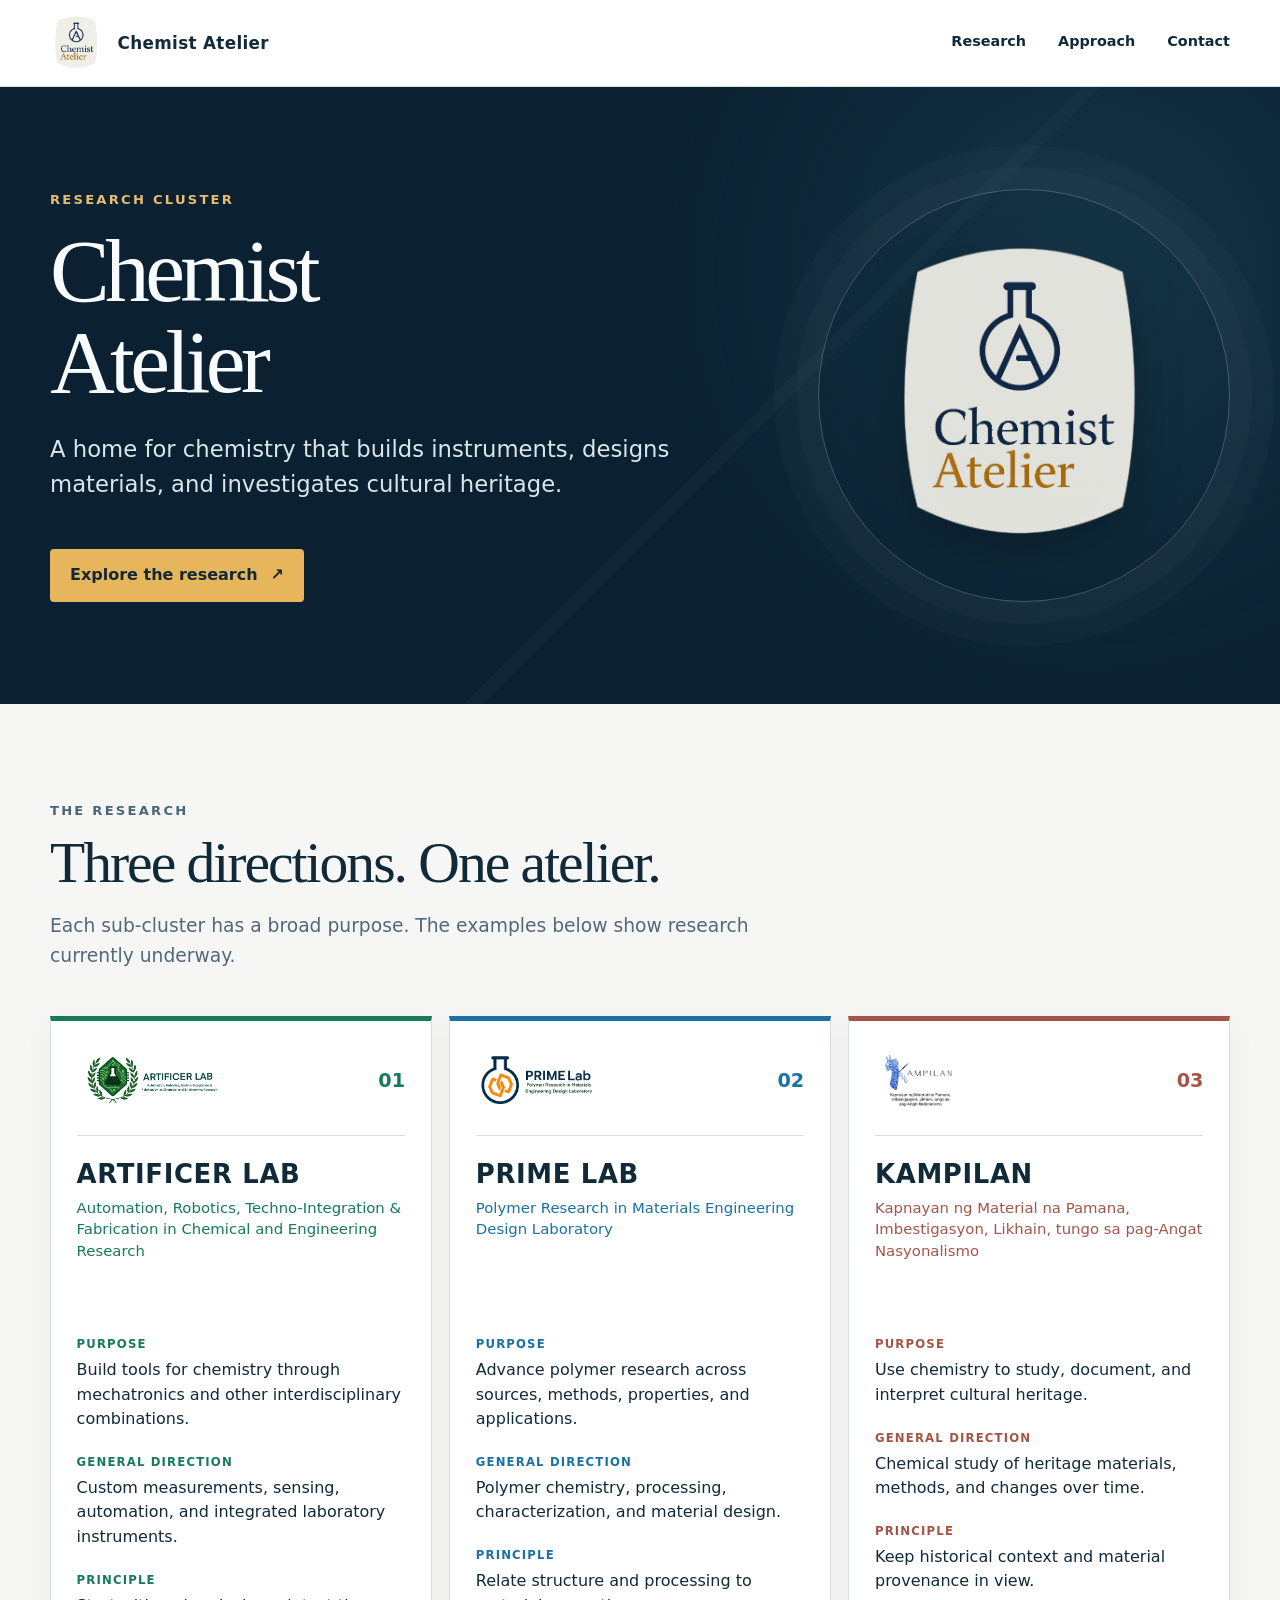
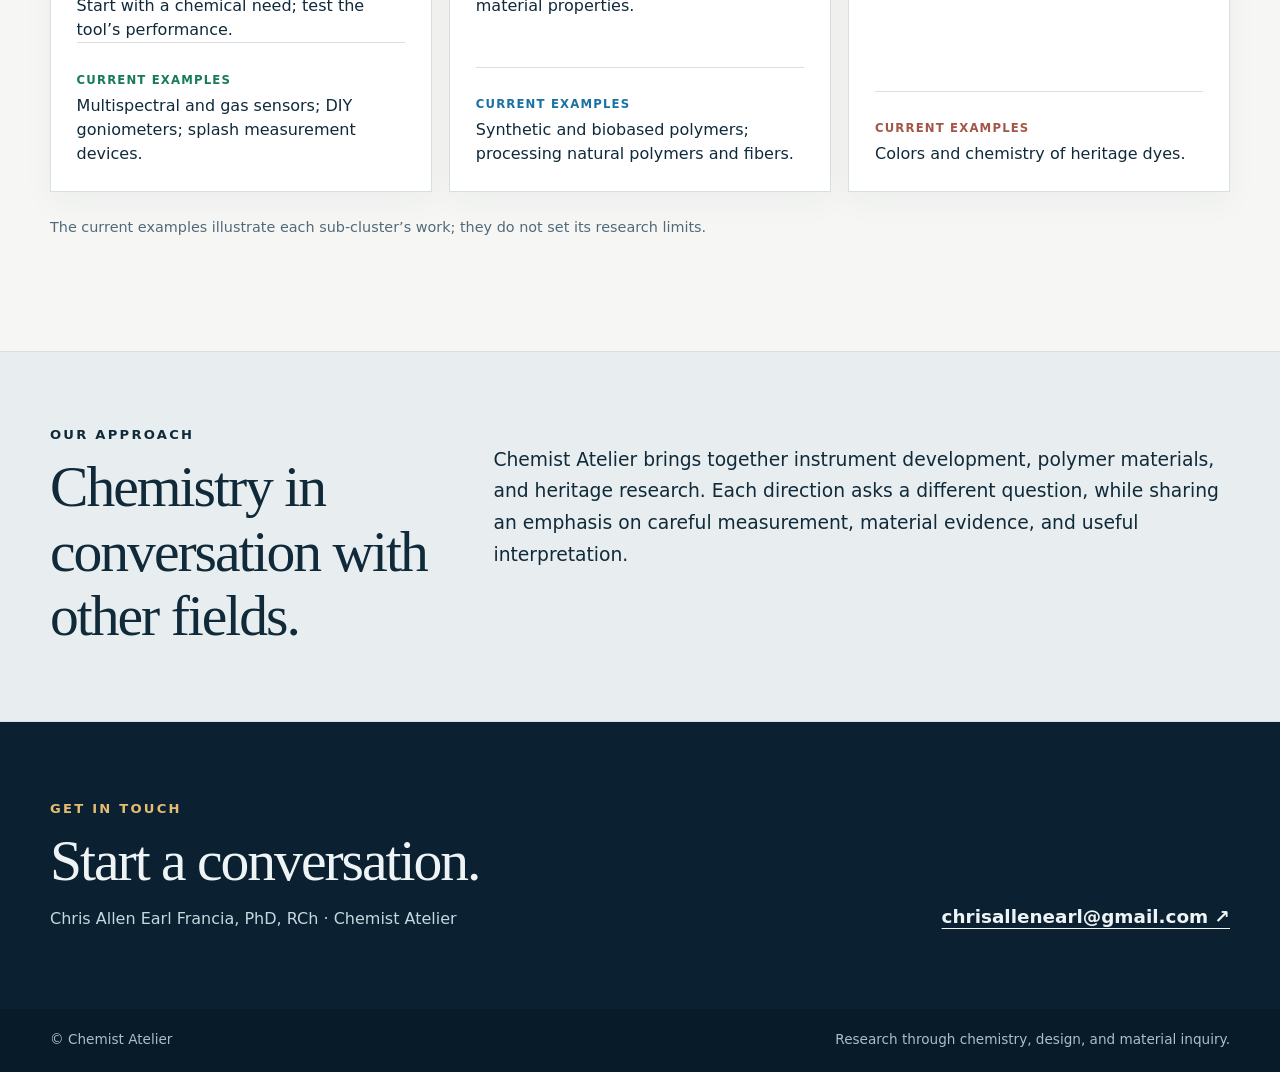
==== index.html @ d339bc39 "Add files via upload" ====
<!doctype html>
<html lang="en">
<head>
  <meta charset="utf-8">
  <meta name="viewport" content="width=device-width, initial-scale=1">
  <meta name="theme-color" content="#0b2131">
  <meta name="description" content="Chemist Atelier brings together tool development, polymer research, and heritage chemistry across three research sub-clusters.">
  <title>Chemist Atelier — Research Cluster</title>
  <link rel="icon" href="data:image/svg+xml,%3Csvg xmlns='http://www.w3.org/2000/svg' viewBox='0 0 64 64'%3E%3Crect width='64' height='64' rx='15' fill='%230b2131'/%3E%3Cpath d='M26 11h12M30 11v17L16 51h32L34 28V11M23 41h18' fill='none' stroke='%23d9ac60' stroke-width='4' stroke-linecap='round' stroke-linejoin='round'/%3E%3C/svg%3E">
  <style>
    :root { color-scheme: light; --ink:#102a3a; --ink-muted:#526979; --navy:#0b2131; --cream:#f6f7f5; --line:#d6e0e3; --gold:#d7a34c; --green:#167a5b; --blue:#1971a4; --red:#a45548; }
    * { box-sizing: border-box; }
    html { scroll-behavior: smooth; }
    body { margin:0; color:var(--ink); background:var(--cream); font: 400 1rem/1.6 system-ui,-apple-system,BlinkMacSystemFont,"Segoe UI",sans-serif; }
    a { color:inherit; }
    img { max-width:100%; display:block; }
    .container { width:min(1180px,calc(100% - 3rem)); margin-inline:auto; }
    .site-header { position:relative; z-index:2; background:#fff; border-bottom:1px solid var(--line); }
    .site-header .inner { min-height:86px; display:flex; align-items:center; justify-content:space-between; gap:2rem; }
    .brand { display:flex; align-items:center; gap:.85rem; text-decoration:none; font-weight:750; letter-spacing:.02em; font-size:1.05rem; line-height:1.2; }
    .brand img { width:54px; height:54px; object-fit:contain; }
    nav { display:flex; gap:2rem; flex-wrap:wrap; }
    nav a { font-weight:650; font-size:.9rem; text-decoration:none; border-bottom:2px solid transparent; padding:.3rem 0; }
    nav a:hover, nav a:focus-visible { border-color:var(--gold); }
    .hero { background:var(--navy); color:#f7fbfc; overflow:hidden; position:relative; }
    .hero::before { content:""; position:absolute; inset:0; background:radial-gradient(circle at 85% 30%,rgba(36,91,111,.33),transparent 37%), linear-gradient(135deg,transparent 57%,rgba(255,255,255,.025) 57%,rgba(255,255,255,.025) 58%,transparent 58%); pointer-events:none; }
    .hero .inner { position:relative; display:grid; grid-template-columns:minmax(0,1.25fr) minmax(270px,.75fr); gap:5rem; align-items:center; padding-block:clamp(4rem,8vw,7.4rem); }
    .eyebrow { text-transform:uppercase; letter-spacing:.17em; font-size:.82rem; font-weight:800; }
    .hero .eyebrow { color:#e6bc72; }
    h1,h2,h3,p { margin-top:0; }
    h1 { max-width:11ch; font-family:Georgia,"Times New Roman",serif; font-size:clamp(3.6rem,7vw,6.7rem); line-height:1.02; font-weight:500; letter-spacing:-.052em; margin:.9rem 0 1.5rem; }
    .hero p { max-width:45rem; font-size:clamp(1.14rem,1.8vw,1.42rem); line-height:1.55; color:#d9e6eb; }
    .hero a.cta { display:inline-flex; align-items:center; gap:.8rem; background:#e7b65c; color:#122a35; padding:.86rem 1.25rem; text-decoration:none; border-radius:4px; font-weight:750; margin-top:1.5rem; }
    .hero a.cta:hover, .hero a.cta:focus-visible { background:#f1cb86; }
    .hero-art { display:flex; justify-content:center; align-items:center; min-height:340px; border:1px solid rgba(225,240,242,.25); border-radius:50%; aspect-ratio:1; box-shadow:0 0 0 22px rgba(255,255,255,.018),0 0 0 44px rgba(255,255,255,.018); }
    .hero-art img { width:73%; height:73%; object-fit:contain; filter:drop-shadow(0 18px 23px rgba(0,0,0,.25)); }
    .research { padding-block:6rem 7rem; }
    .section-intro { max-width:740px; margin-bottom:2.8rem; }
    .section-intro .eyebrow { color:#496777; }
    h2 { font-family:Georgia,"Times New Roman",serif; font-size:clamp(2.55rem,4.5vw,4.4rem); line-height:1.12; letter-spacing:-.035em; font-weight:500; margin:.6rem 0 1rem; }
    .section-intro p { color:var(--ink-muted); font-size:1.17rem; }
    .cluster-grid { display:grid; grid-template-columns:repeat(3,minmax(0,1fr)); gap:1.1rem; align-items:stretch; }
    .cluster { --accent:var(--green); background:#fff; border:1px solid var(--line); border-top:5px solid var(--accent); padding:1.65rem 1.6rem 1.55rem; box-shadow:0 10px 30px rgba(15,40,55,.045); display:flex; flex-direction:column; }
    .cluster.prime { --accent:var(--blue); }
    .cluster.kampilan { --accent:var(--red); }
    .cluster-head { display:flex; align-items:center; justify-content:space-between; gap:1rem; min-height:82px; border-bottom:1px solid var(--line); padding-bottom:1.25rem; }
    .cluster-logo { width:66%; height:68px; object-fit:contain; object-position:left center; }
    .cluster .number { color:var(--accent); font-size:1.2rem; font-weight:800; font-variant-numeric:tabular-nums; }
    .cluster h3 { text-transform:uppercase; letter-spacing:.025em; font-size:1.62rem; line-height:1.2; margin:1.4rem 0 .5rem; }
    .full-name { color:var(--accent); line-height:1.45; font-size:.93rem; min-height:5.7em; }
    .cluster dl { margin:1rem 0 0; }
    .cluster dt { color:var(--accent); text-transform:uppercase; letter-spacing:.1em; font-size:.73rem; font-weight:800; margin:1.35rem 0 .28rem; }
    .cluster dd { margin:0; line-height:1.52; }
    .cluster .examples { border-top:1px solid var(--line); margin-top:auto; padding-top:.35rem; }
    .note { color:var(--ink-muted); font-size:.9rem; margin:1.5rem 0 0; }
    .approach { background:#e8eef0; padding-block:4.5rem; border-block:1px solid var(--line); }
    .approach .inner { display:grid; grid-template-columns:minmax(240px,.68fr) 1.32fr; align-items:start; gap:4rem; }
    .approach h2 { margin-bottom:0; }
    .approach p { font-size:1.17rem; line-height:1.7; margin:1.2rem 0 0; }
    .contact { background:var(--navy); color:#eef4f5; padding-block:4.8rem; }
    .contact .inner { display:flex; align-items:end; justify-content:space-between; gap:2rem; }
    .contact .eyebrow { color:#e6bc72; }
    .contact h2 { margin:.6rem 0 .8rem; }
    .contact p { color:#c5d8df; margin:0; }
    .contact a.mail { display:inline-block; text-underline-offset:.25em; font-size:1.15rem; font-weight:650; white-space:nowrap; }
    footer { background:#081b29; color:#a8c0c9; padding:1.3rem 0; font-size:.85rem; }
    footer .inner { display:flex; justify-content:space-between; gap:1rem; flex-wrap:wrap; }
    :focus-visible { outline:3px solid #dfac56; outline-offset:4px; }
    @media(max-width:920px) { .hero .inner { gap:3rem; } .hero-art { min-height:260px; } .cluster-grid { grid-template-columns:1fr 1fr; } .cluster.kampilan { grid-column:1 / -1; } .full-name { min-height:0; } }
    @media(max-width:680px) { .container { width:min(100% - 2rem,1180px); } .site-header .inner { min-height:72px; } .brand img { width:43px;height:43px; } nav { gap:.8rem; } nav a { font-size:.82rem; } nav a:nth-child(2) { display:none; } .hero .inner { grid-template-columns:1fr; padding-block:4.25rem 5rem; } h1 { font-size:clamp(3.25rem,15vw,5rem); } .hero-art { display:none; } .research { padding-block:4.2rem 5rem; } .cluster-grid { grid-template-columns:1fr; } .cluster.kampilan { grid-column:auto; } .cluster { padding:1.35rem; } .cluster-logo { height:72px; } .approach .inner { grid-template-columns:1fr; gap:1rem; } .approach p { margin-top:0; } .contact .inner { display:block; } .contact a.mail { margin-top:1.5rem; white-space:normal; overflow-wrap:anywhere; } }
    @media(prefers-reduced-motion:reduce) { html { scroll-behavior:auto; } }
  </style>
</head>
<body>
  <header class="site-header">
    <div class="container inner">
      <a class="brand" href="#top" aria-label="Chemist Atelier, back to top"><img src="[data-uri]" width="54" height="54" alt=""> <span>Chemist Atelier</span></a>
      <nav aria-label="Main navigation"><a href="#research">Research</a><a href="#approach">Approach</a><a href="#contact">Contact</a></nav>
    </div>
  </header>
  <main id="top">
    <section class="hero" aria-labelledby="page-title">
      <div class="container inner">
        <div>
          <div class="eyebrow">Research cluster</div>
          <h1 id="page-title">Chemist Atelier</h1>
          <p>A home for chemistry that builds instruments, designs materials, and investigates cultural heritage.</p>
          <a class="cta" href="#research">Explore the research <span aria-hidden="true">↗</span></a>
        </div>
        <div class="hero-art" aria-hidden="true"><img src="[data-uri]" width="637" height="640" alt=""></div>
      </div>
    </section>
    <section class="research" id="research" aria-labelledby="research-title">
      <div class="container">
        <div class="section-intro"><div class="eyebrow">The research</div><h2 id="research-title">Three directions. One atelier.</h2><p>Each sub-cluster has a broad purpose. The examples below show research currently underway.</p></div>
        <div class="cluster-grid">
          <article class="cluster artificer">
            <div class="cluster-head"><img class="cluster-logo" src="[data-uri]" width="2277" height="1026" alt="Artificer Lab logo"><span class="number">01</span></div>
            <h3>Artificer Lab</h3>
            <p class="full-name">Automation, Robotics, Techno-Integration &amp; Fabrication in Chemical and Engineering Research</p>
            <dl><dt>Purpose</dt><dd>Build tools for chemistry through mechatronics and other interdisciplinary combinations.</dd><dt>General direction</dt><dd>Custom measurements, sensing, automation, and integrated laboratory instruments.</dd><dt>Principle</dt><dd>Start with a chemical need; test the tool’s performance.</dd></dl>
            <div class="examples"><dl><dt>Current examples</dt><dd>Multispectral and gas sensors; DIY goniometers; splash measurement devices.</dd></dl></div>
          </article>
          <article class="cluster prime">
            <div class="cluster-head"><img class="cluster-logo" src="[data-uri]" width="794" height="420" alt="PRIME Lab logo"><span class="number">02</span></div>
            <h3>PRIME Lab</h3>
            <p class="full-name">Polymer Research in Materials Engineering Design Laboratory</p>
            <dl><dt>Purpose</dt><dd>Advance polymer research across sources, methods, properties, and applications.</dd><dt>General direction</dt><dd>Polymer chemistry, processing, characterization, and material design.</dd><dt>Principle</dt><dd>Relate structure and processing to material properties.</dd></dl>
            <div class="examples"><dl><dt>Current examples</dt><dd>Synthetic and biobased polymers; processing natural polymers and fibers.</dd></dl></div>
          </article>
          <article class="cluster kampilan">
            <div class="cluster-head"><img class="cluster-logo" src="[data-uri]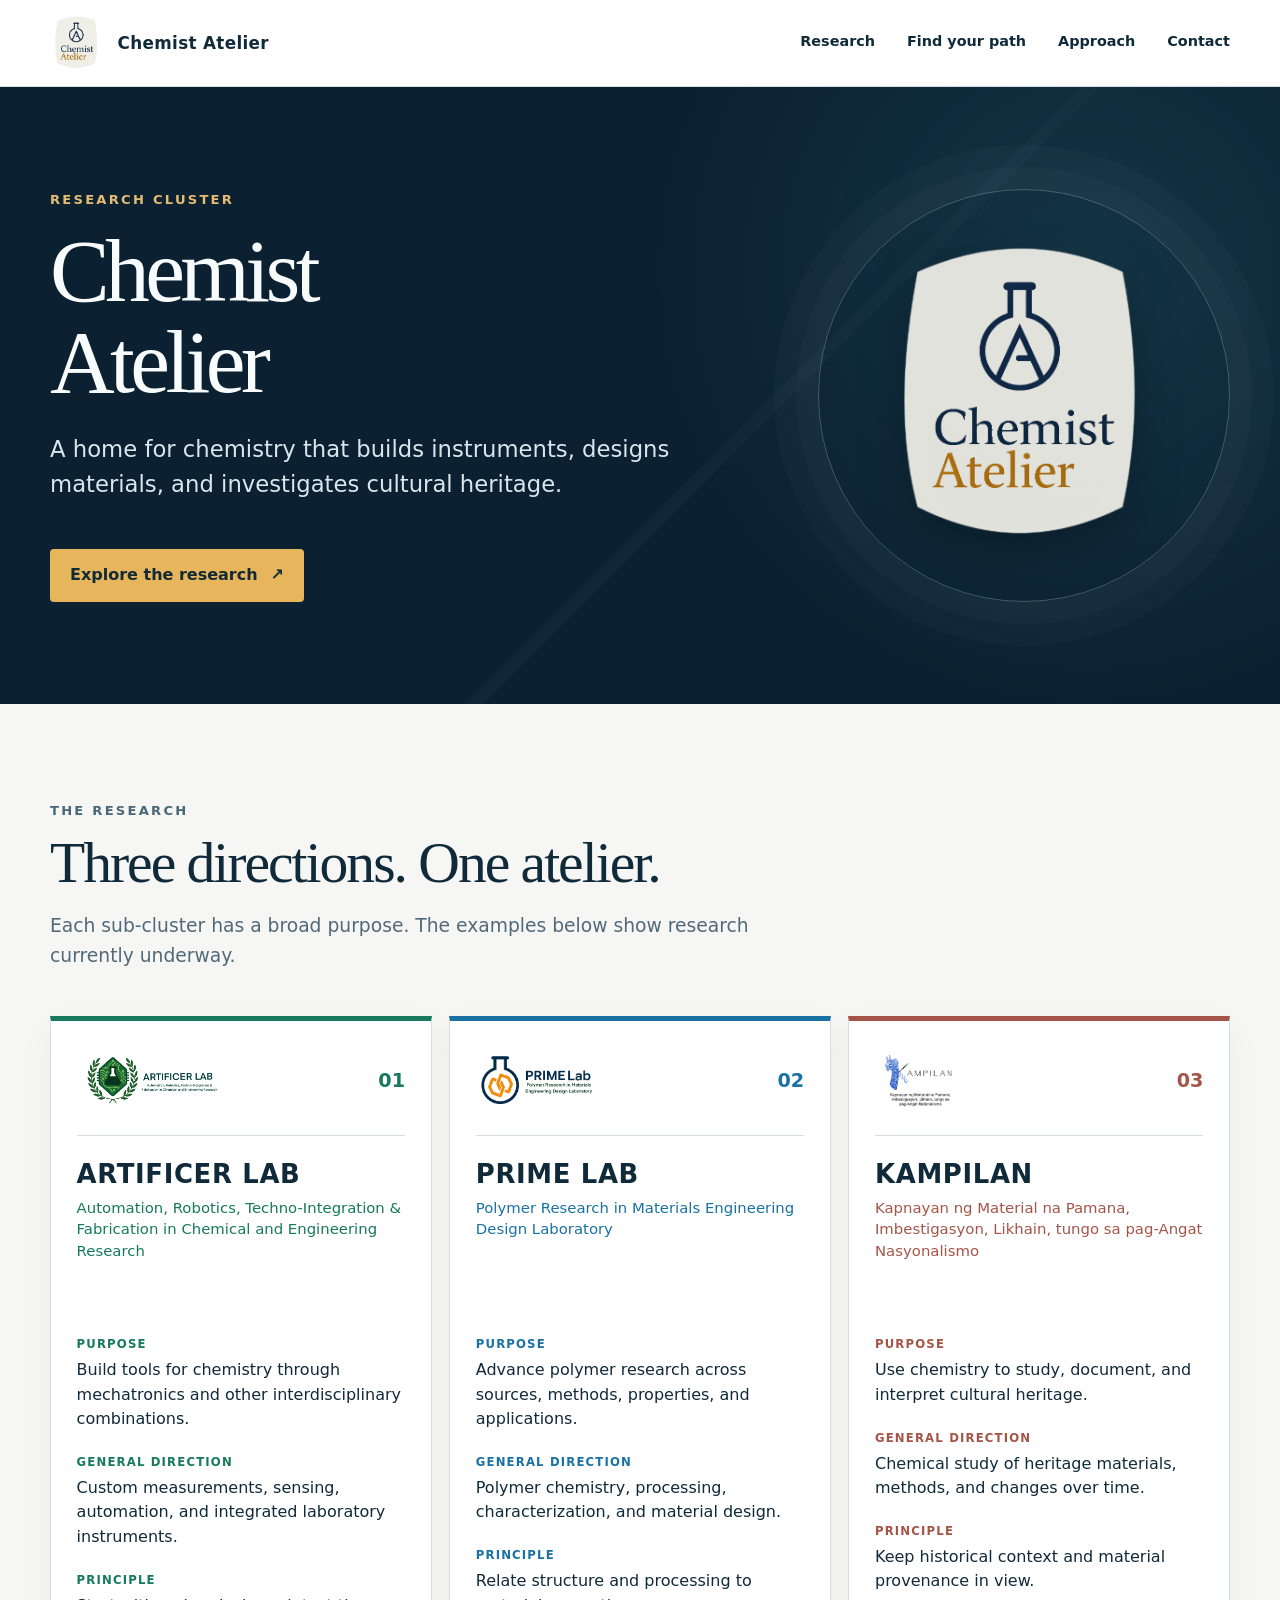
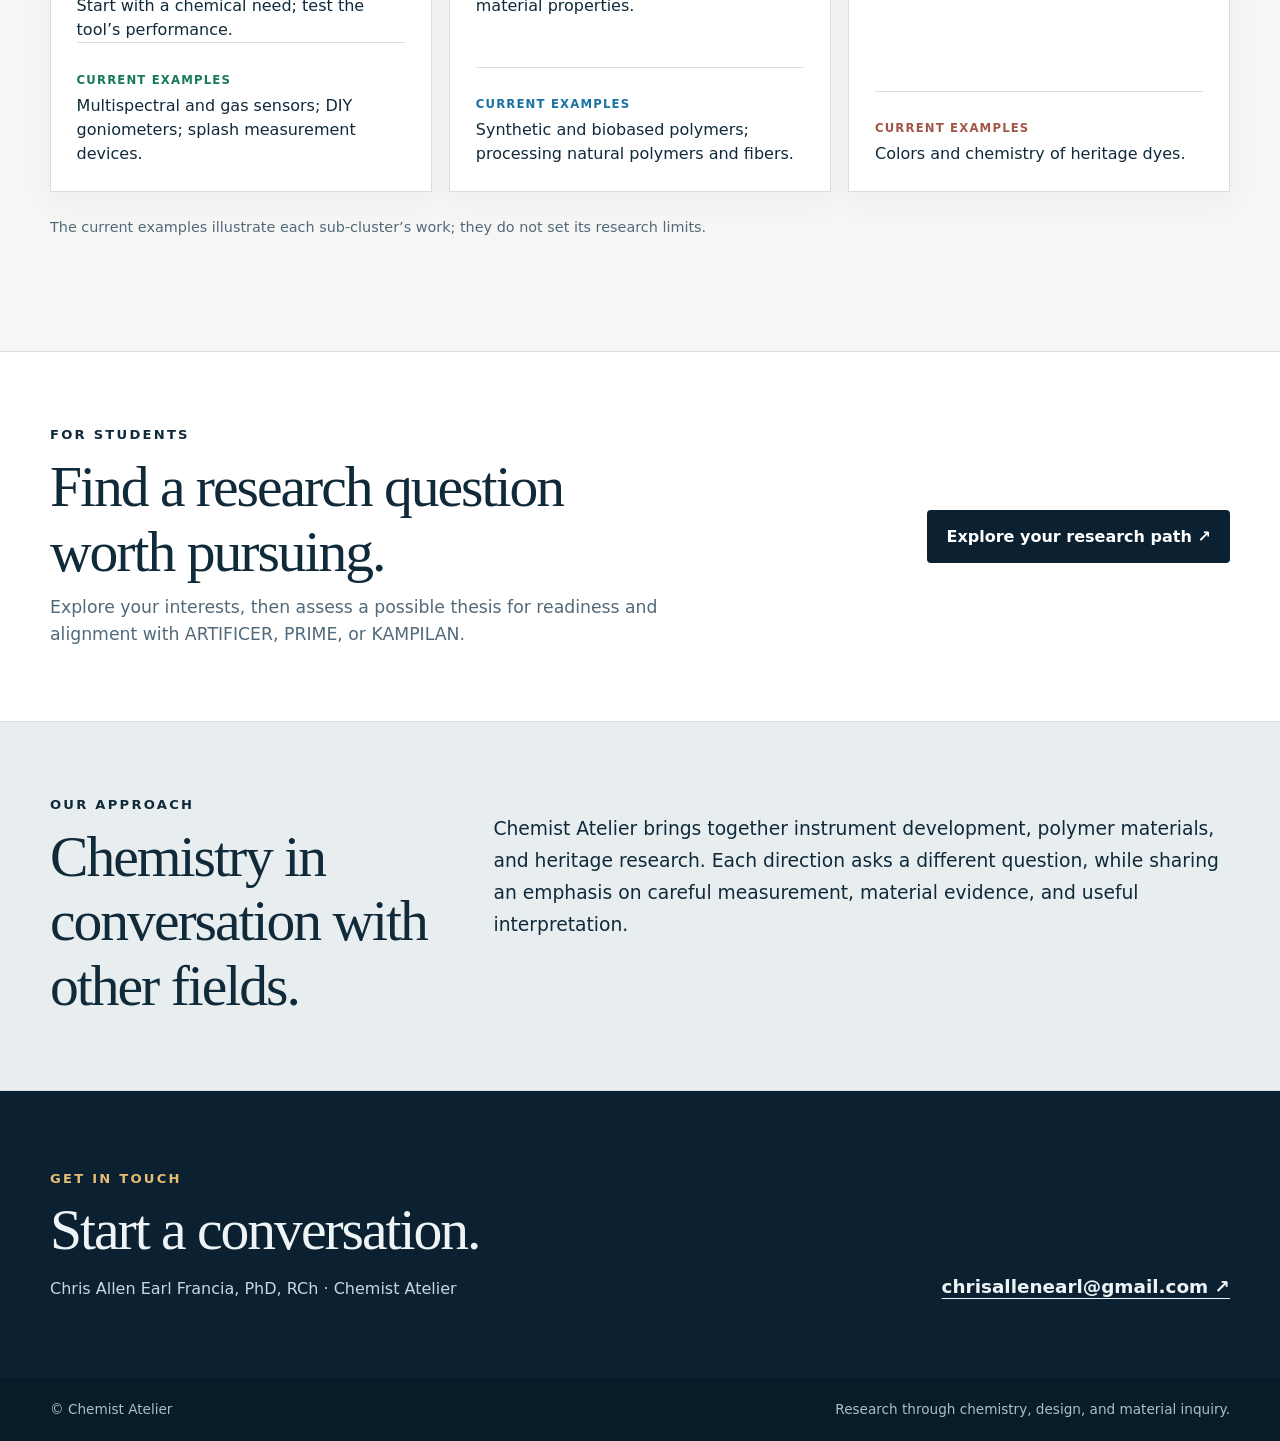
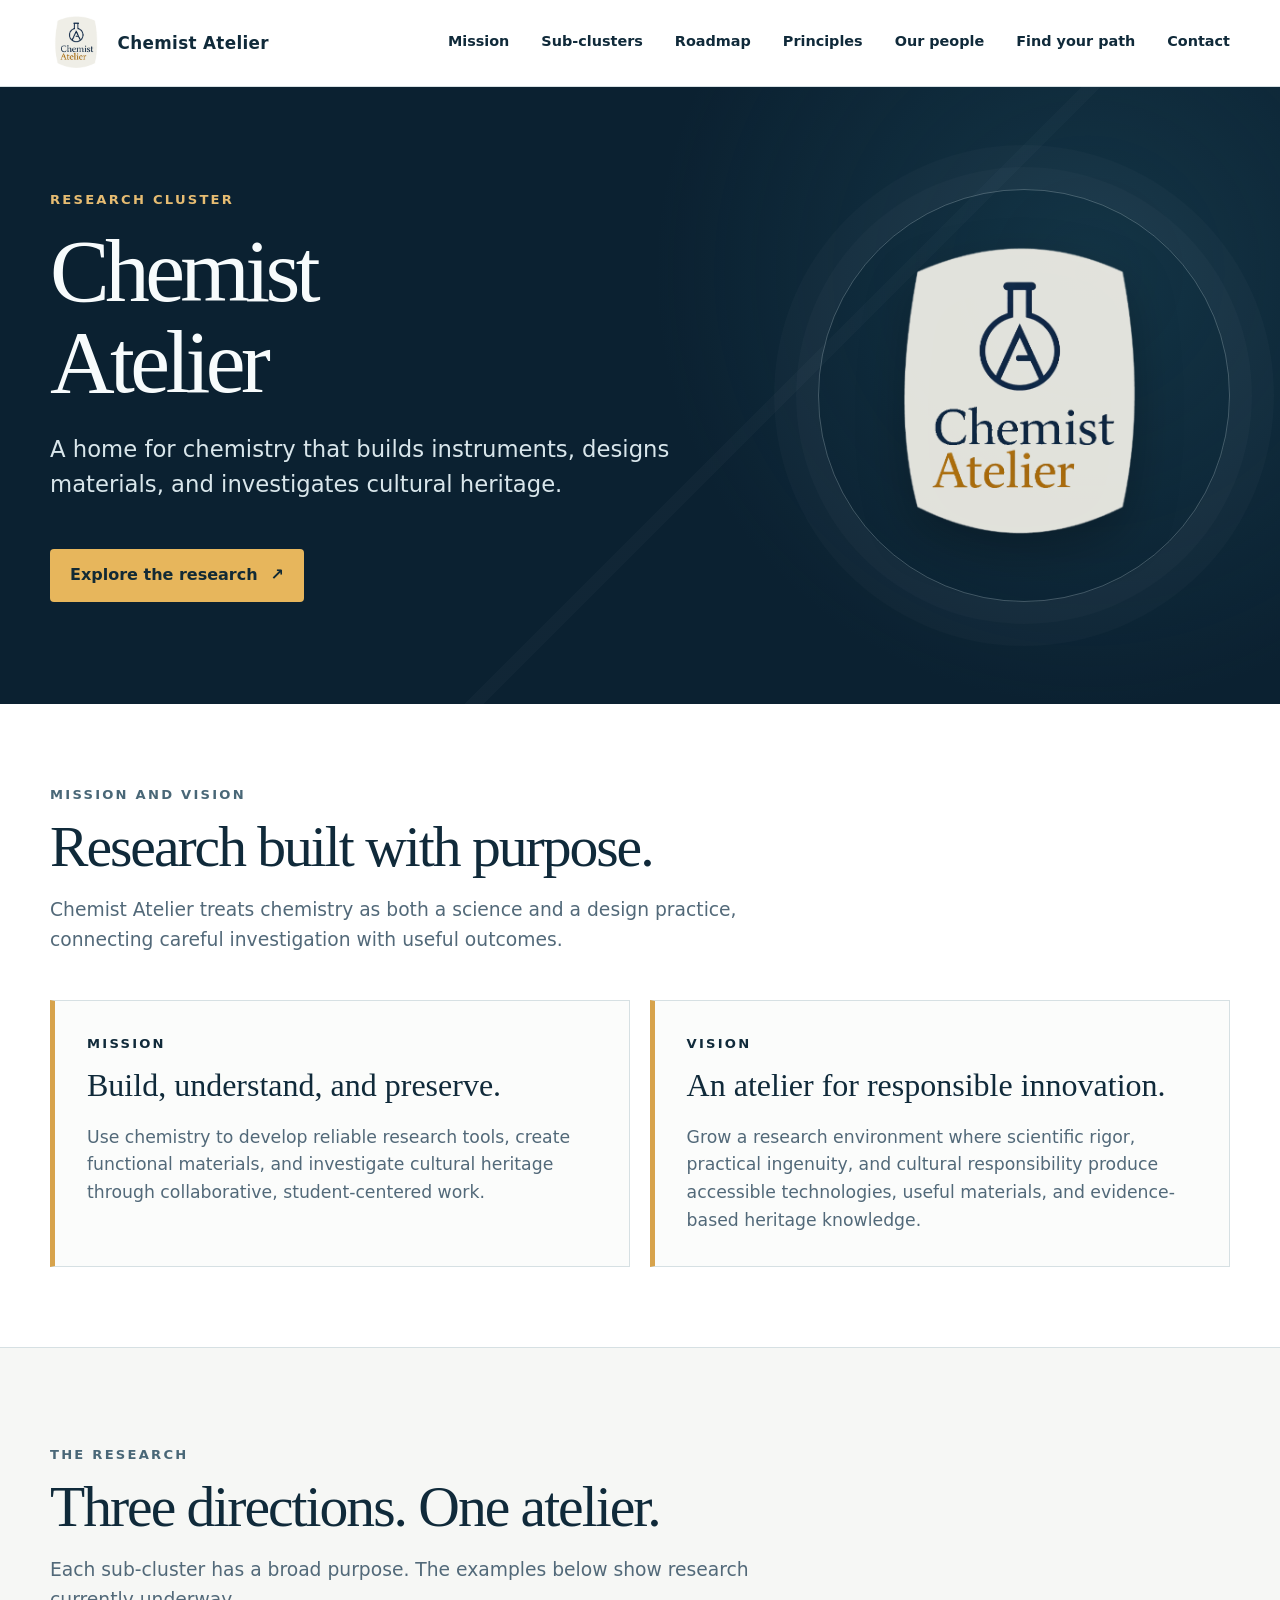
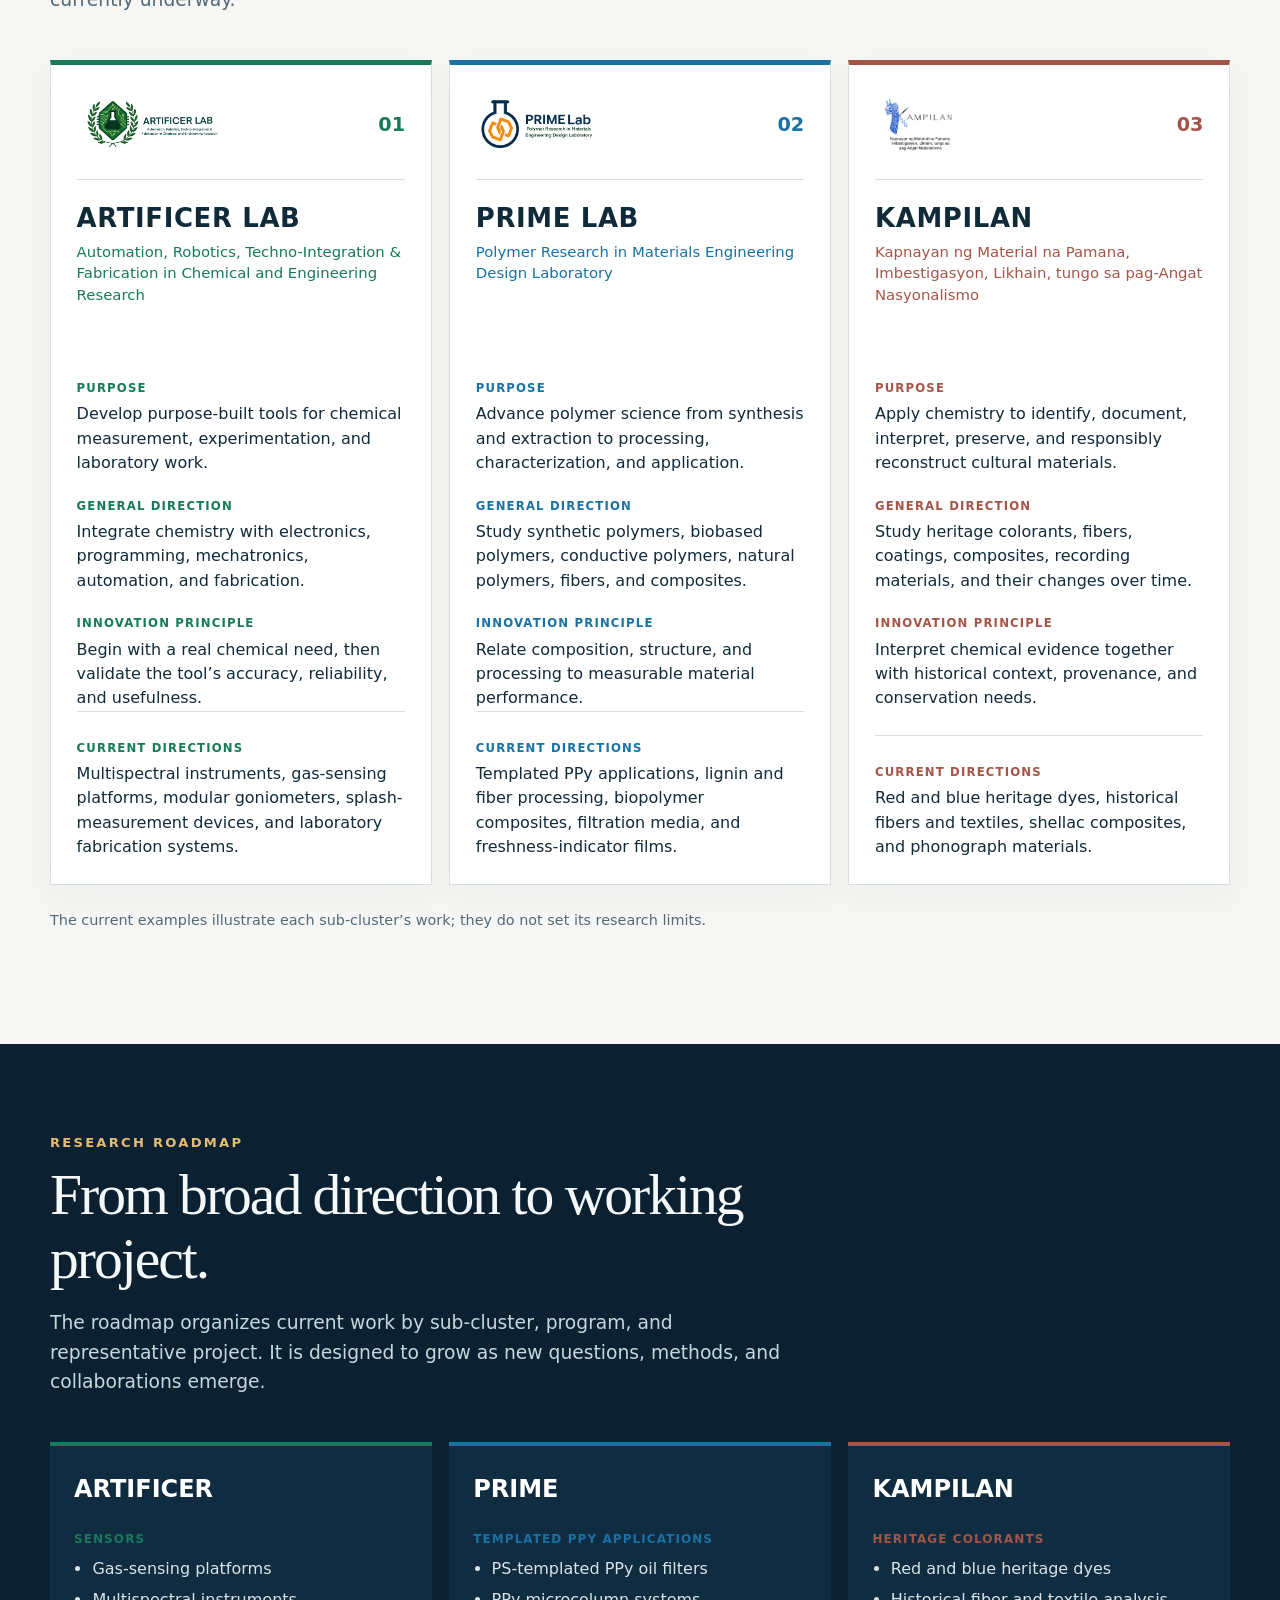
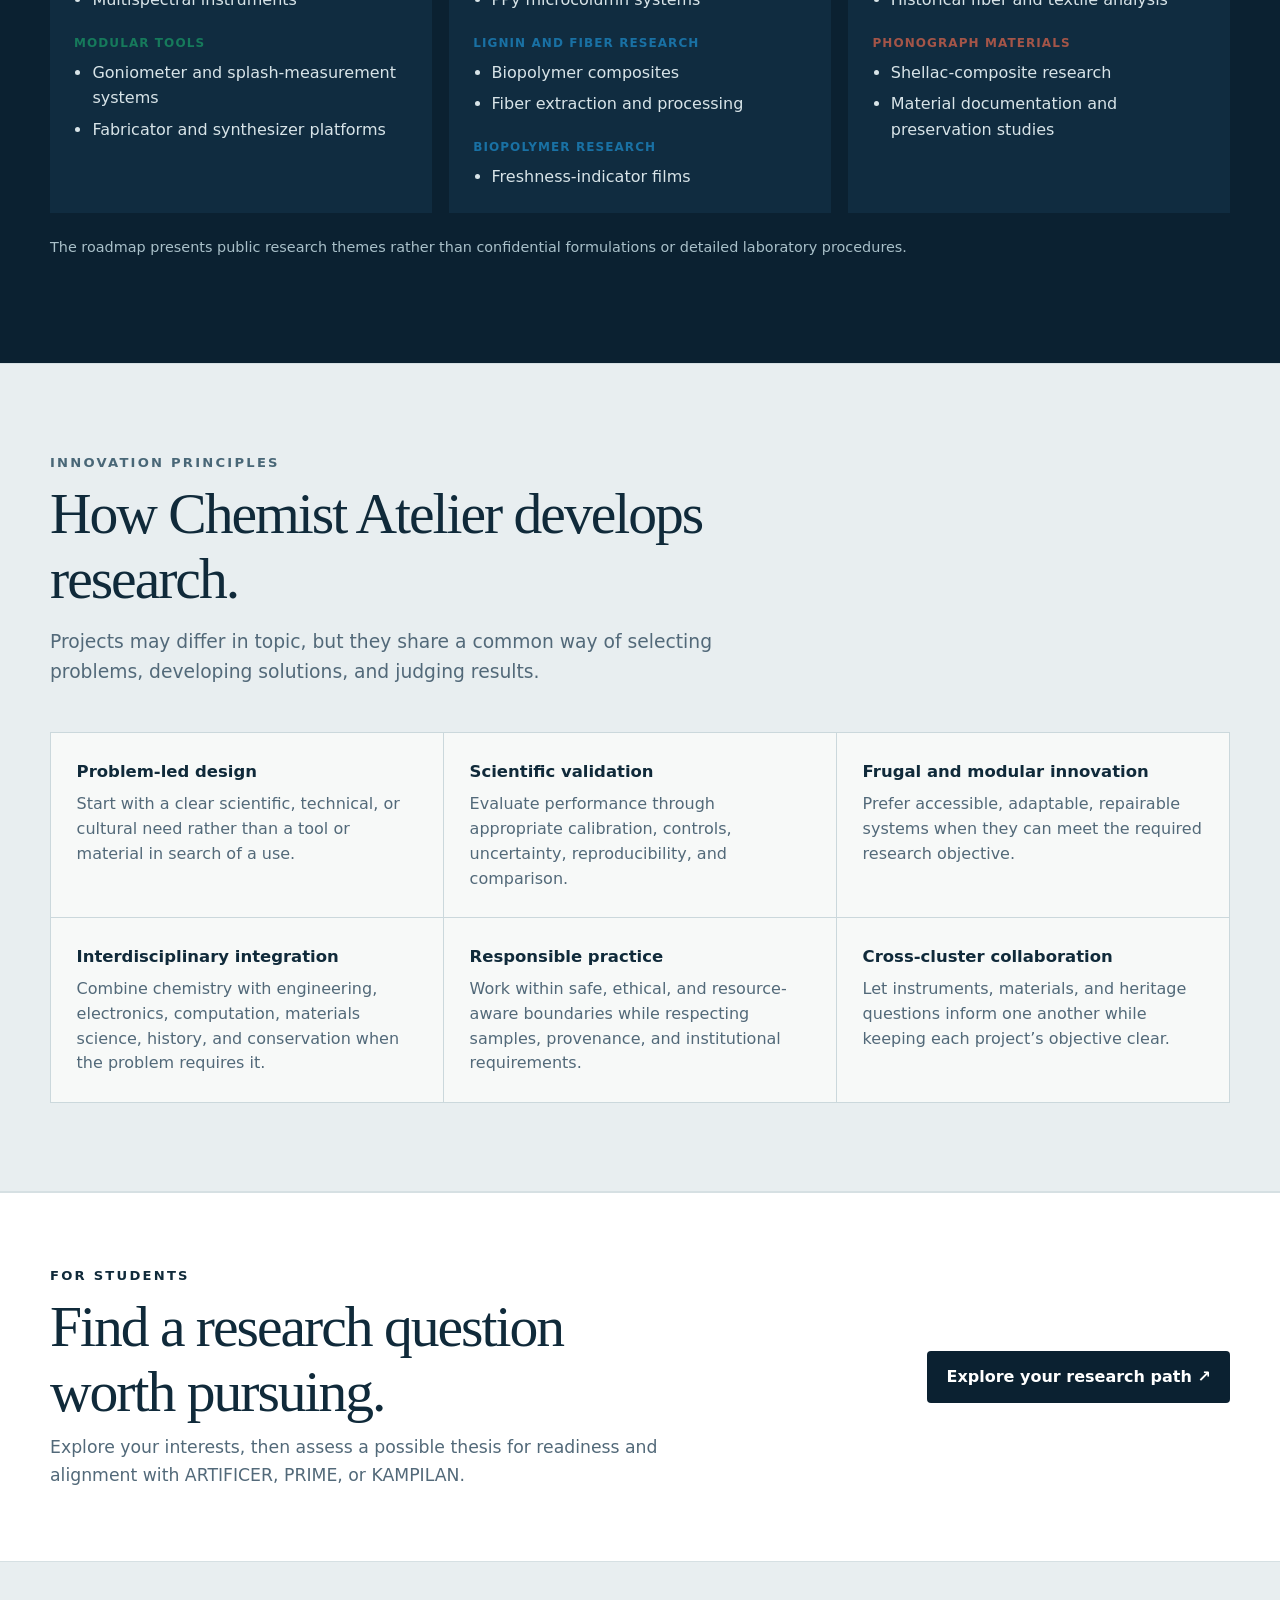
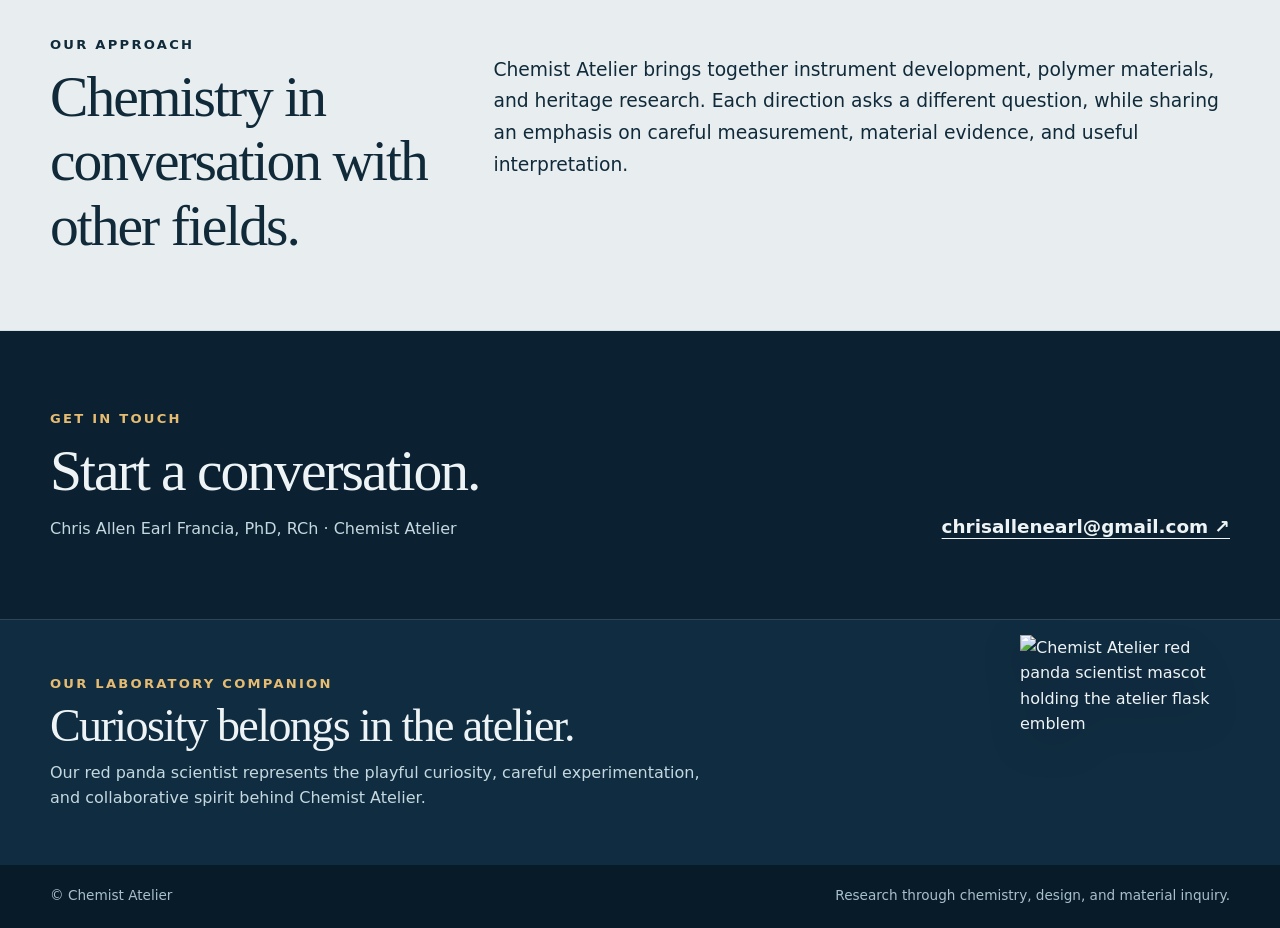
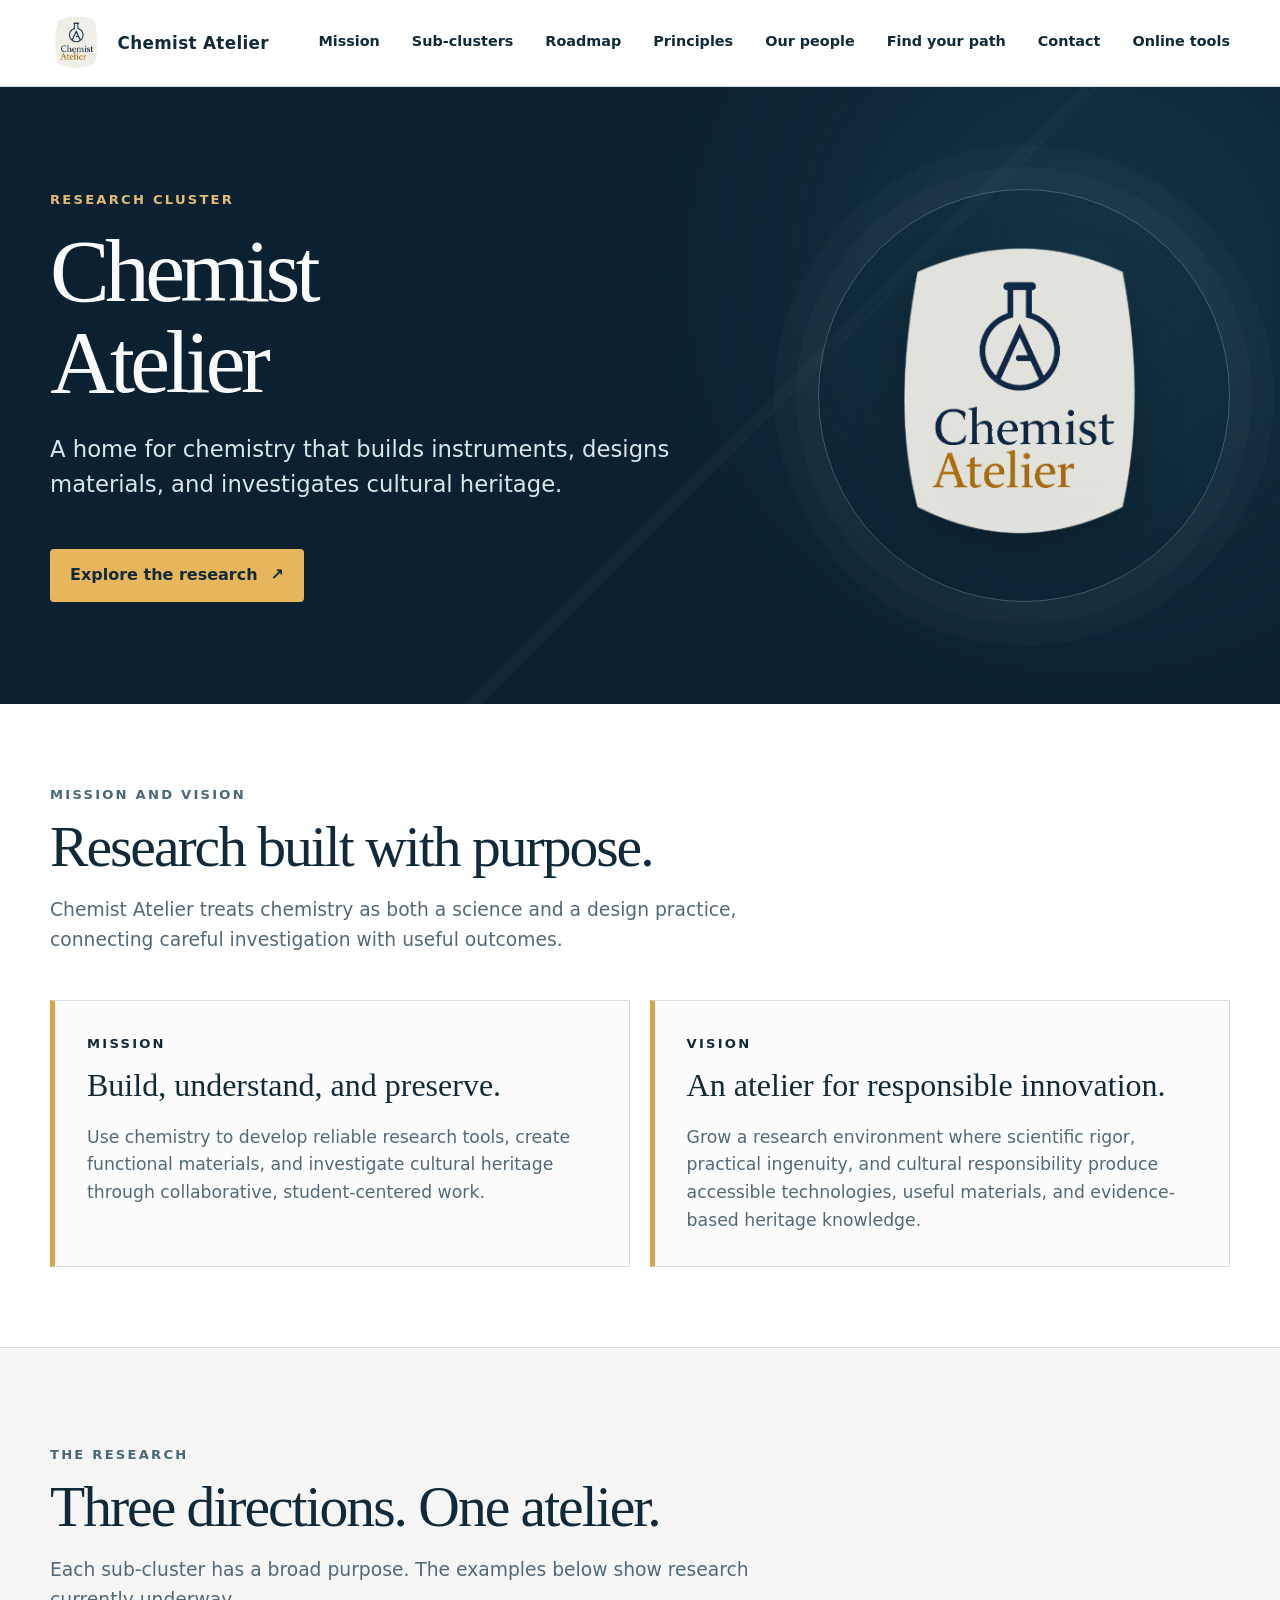
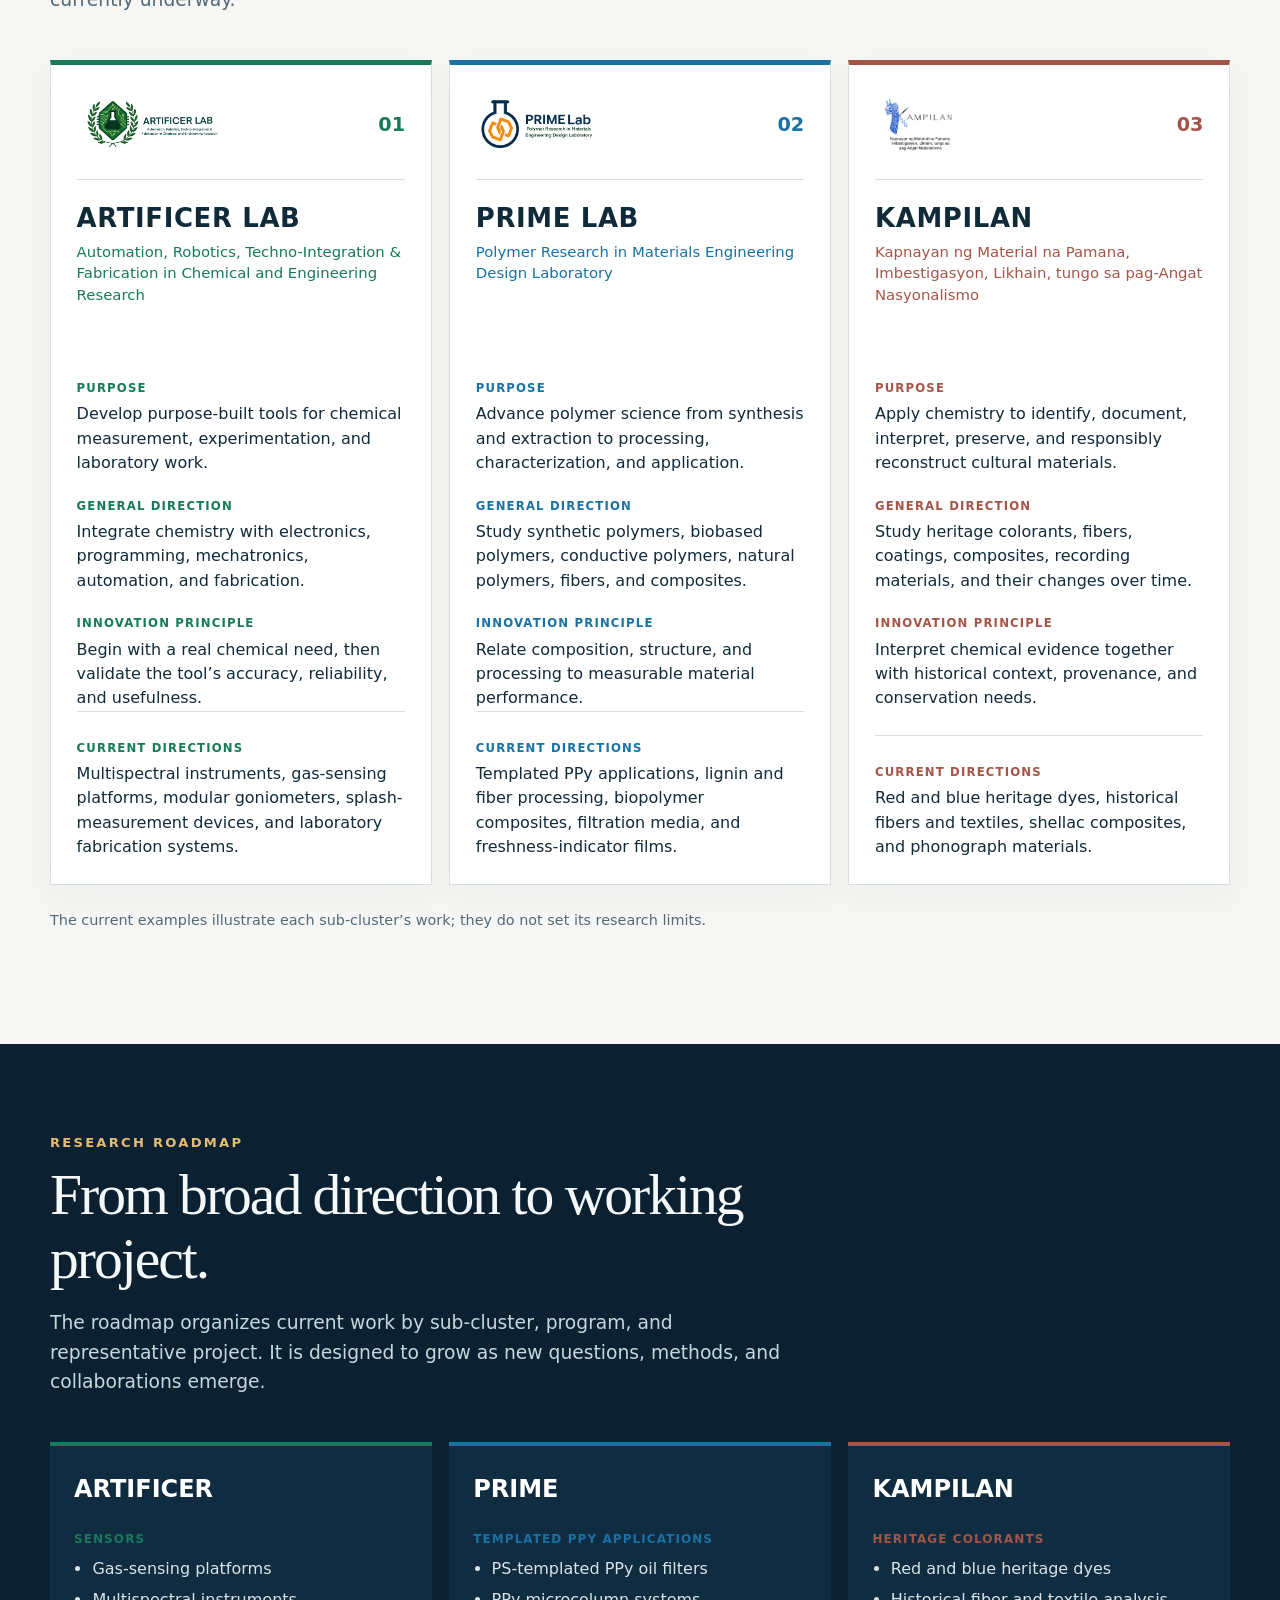
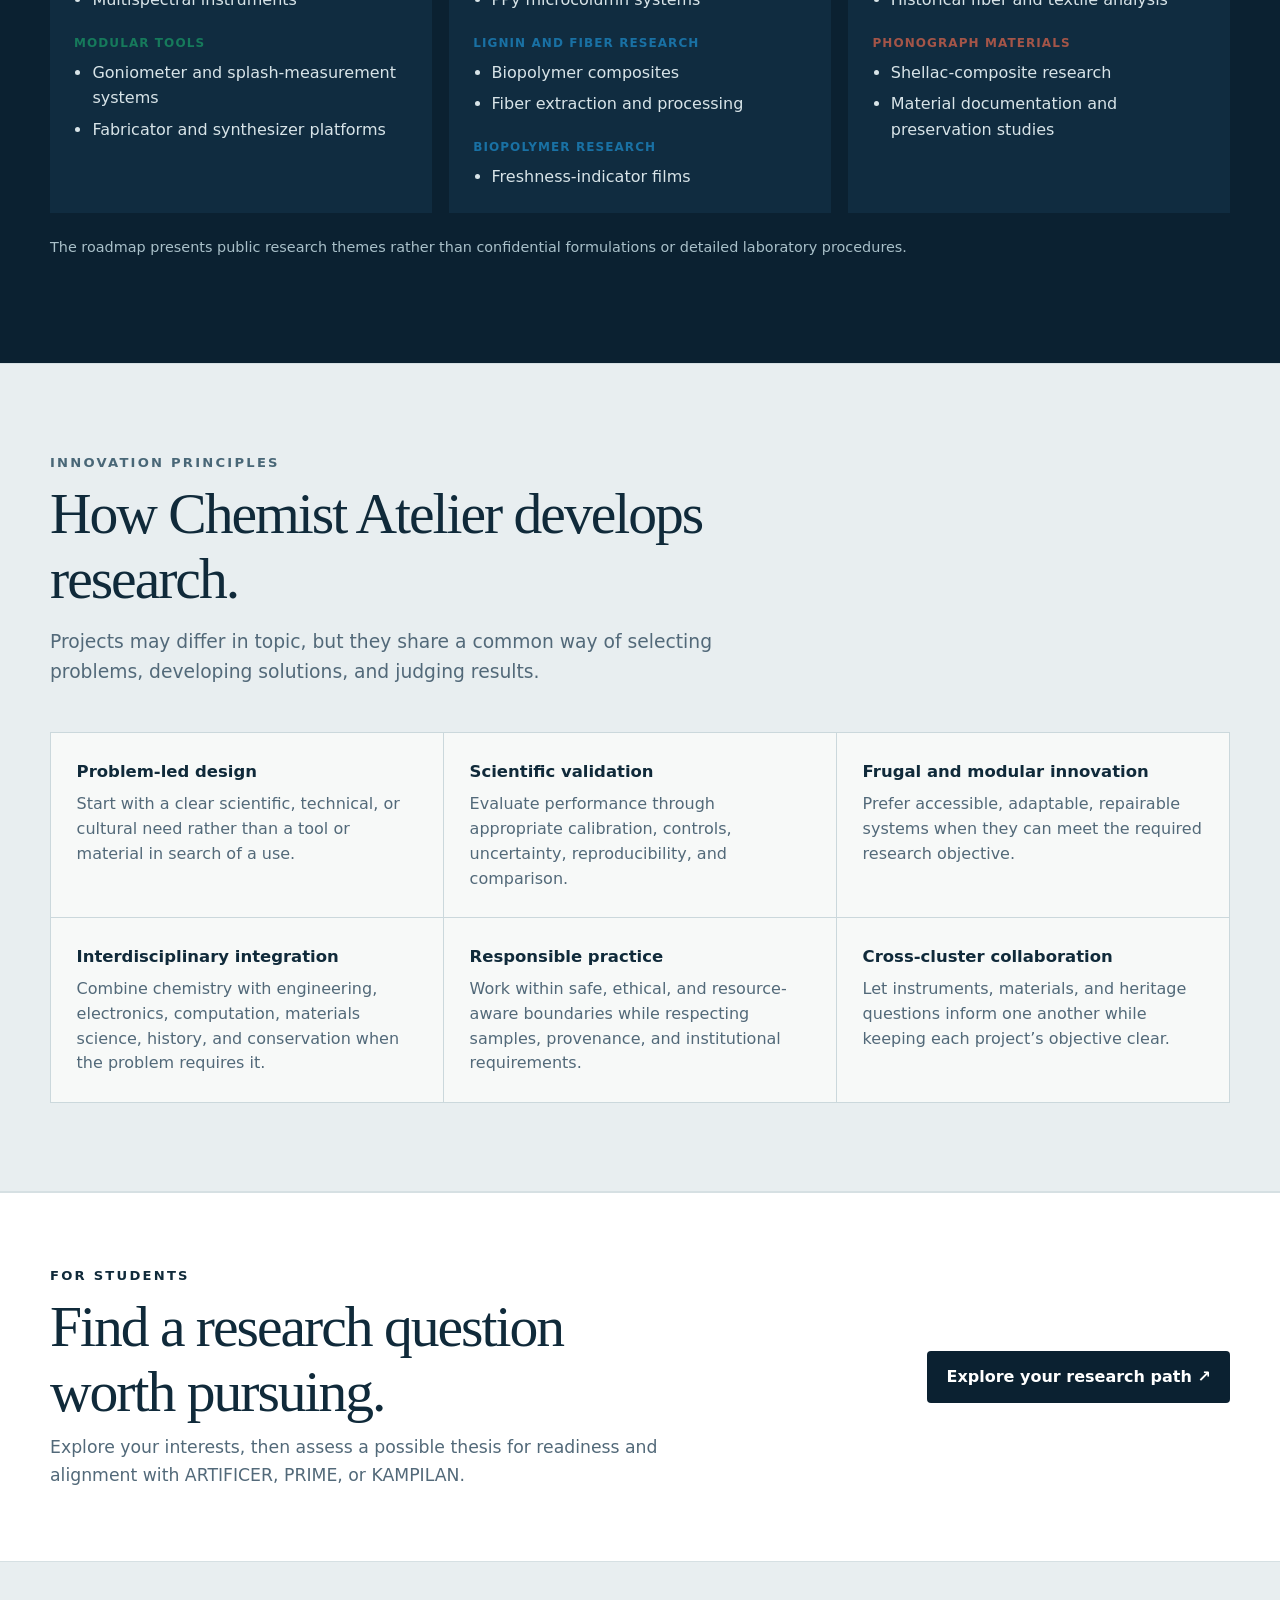
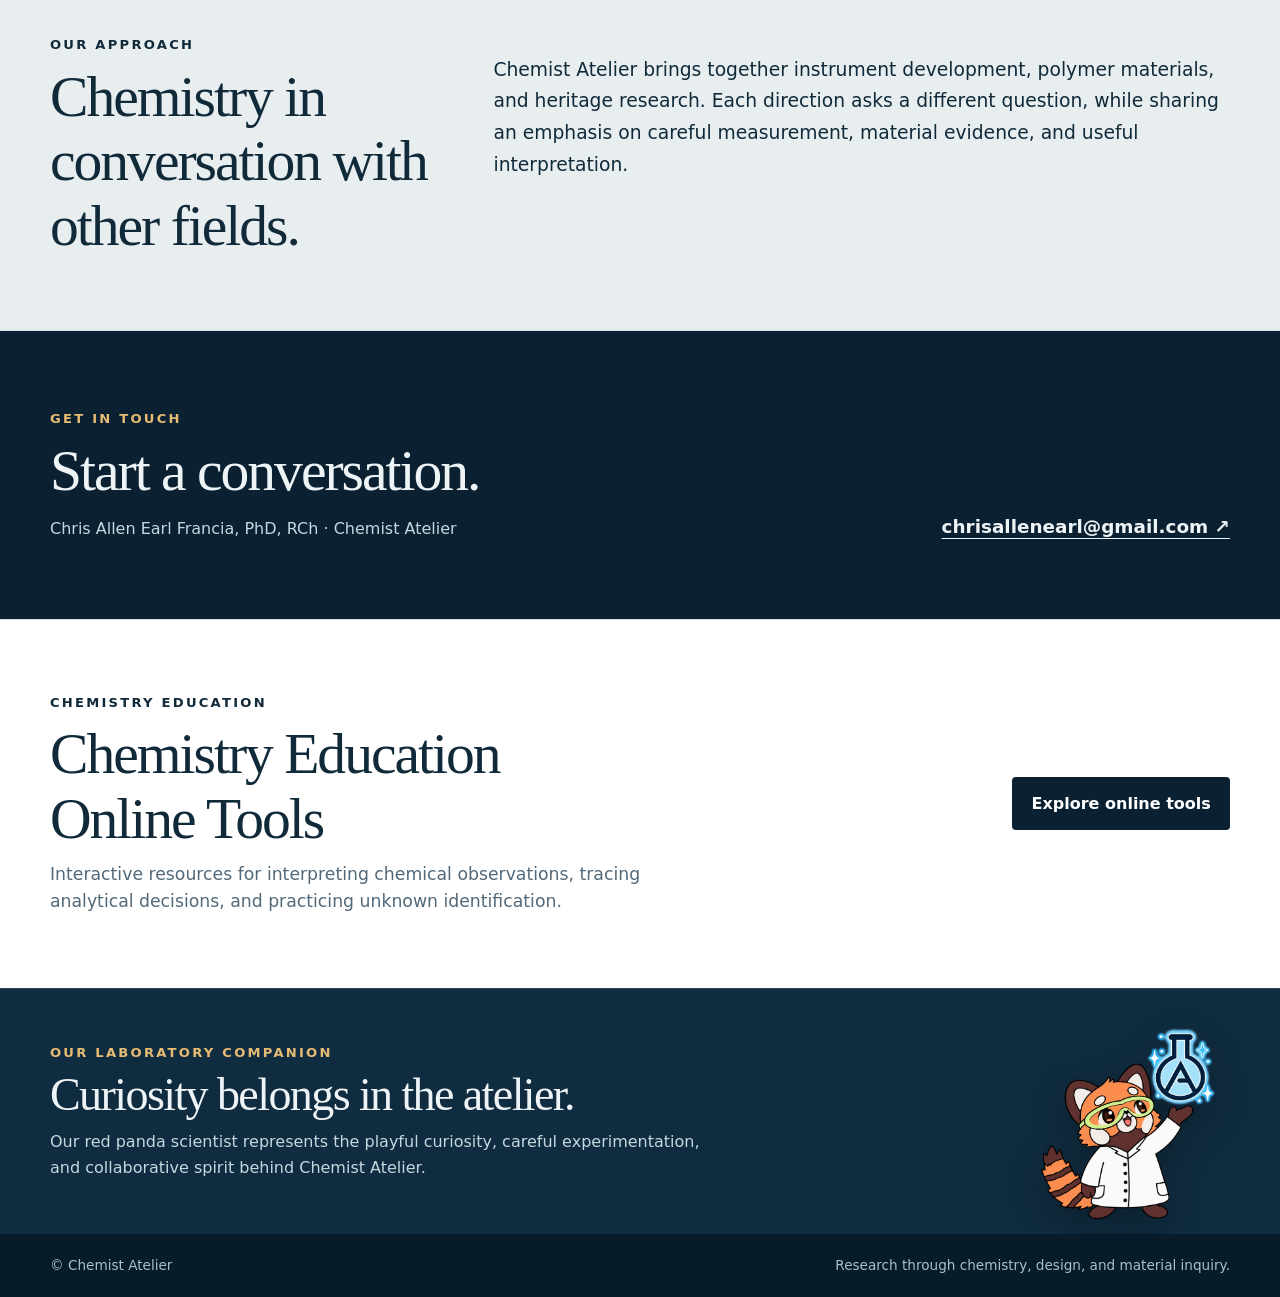
